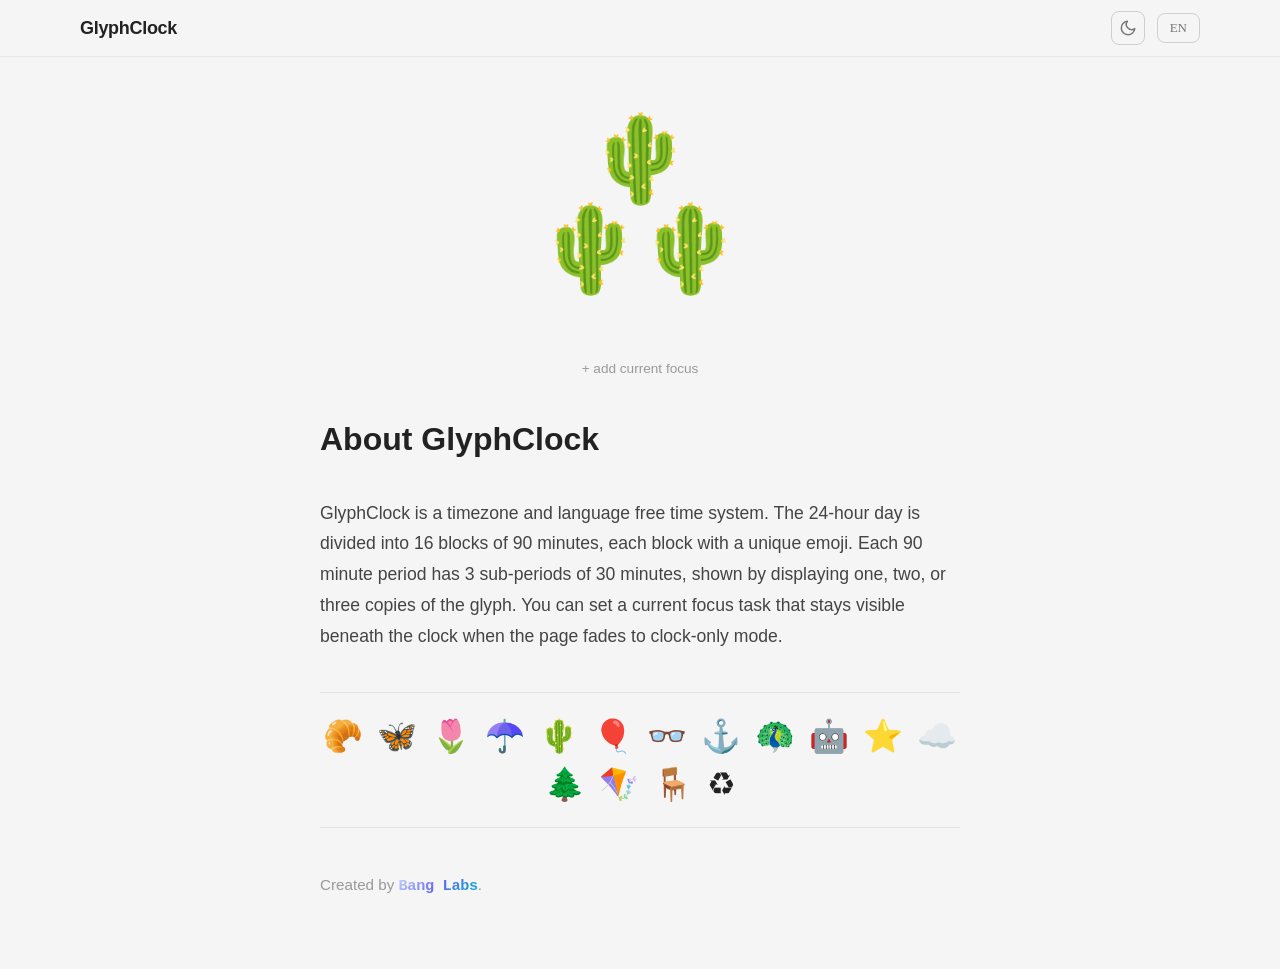
==== index.html @ 4d908e39 "Improve LCP: remove body fadeIn, defer scripts, render clock immediately - Remove 300ms fadeIn anima" ====
<!DOCTYPE html>
<html lang="en">
<head>
  <meta charset="utf-8">
  <meta name="viewport" content="width=device-width, initial-scale=1">
  <title>GlyphClock</title>
  <meta name="description" content="A timezone-free time system dividing the day into 16 symbolic blocks.">
  <meta name="author" content="Adam">
  <link rel="canonical" href="https://glyphclock.bang-labs.eu/">
  <meta property="og:type" content="website">
  <meta property="og:url" content="https://glyphclock.bang-labs.eu/">
  <meta property="og:title" content="GlyphClock">
  <meta property="og:description" content="A timezone-free time system dividing the day into 16 symbolic blocks.">
  <meta property="og:site_name" content="GlyphClock">
  <meta name="twitter:card" content="summary">
  <meta name="twitter:title" content="GlyphClock">
  <meta name="twitter:description" content="A timezone-free time system dividing the day into 16 symbolic blocks.">
  <link rel="icon" type="image/svg+xml" href="favicon.svg">
  <link rel="stylesheet" href="css/styles.css">
  <script defer src="scripts.js"></script>
  <script defer src="i18n.js"></script>
  <script>(function(){try{var p=new URLSearchParams(location.search).get('theme');if(p==='light'||p==='dark'){localStorage.setItem('darkMode',p==='dark');if(p==='dark')document.documentElement.classList.add('dark');return}var d=localStorage.getItem('darkMode');if(d==='true'||(d===null&&matchMedia('(prefers-color-scheme:dark)').matches))document.documentElement.classList.add('dark')}catch(e){}})()</script>
</head>
<body data-page="index">
  <div class="content-layer">
    <div class="about">
      <div class="about-clock">
        <h2 id="currentTime"></h2>
        <div id="testControls" class="test-controls" style="display:none">
          <button id="testPrev" class="test-btn">◀</button>
          <span id="testInfo"></span>
          <button id="testNext" class="test-btn">▶</button>
        </div>
        <div class="focus-area">
          <button class="focus-add" id="focusAdd" data-i18n="focus.add">+ add current focus</button>
          <div class="focus-display" id="focusDisplay" style="display:none">
            <span class="focus-text" id="focusText"></span>
            <button class="focus-clear" id="focusClear">&times;</button>
          </div>
          <input type="text" class="focus-input" id="focusInput" placeholder="What are you focusing on?" data-i18n-placeholder="focus.placeholder" style="display:none">
        </div>
      </div>

      <h1 data-i18n="title.about">About GlyphClock</h1>

      <p class="about-text" data-i18n="about.desc">GlyphClock is focus over precision and a slower rhythm to the day. The day is divided into 16 blocks of 90 minutes, each represented by a unique emoji glyph. Time progresses in 30-minute phases, shown by displaying one, two, or three copies of the glyph. The time is the same everywhere in the world, but the meaning of each glyph becomes personal. A butterflies may come to mean wake up for one person and a well earned break for another.<br><br>You can set a focus text, which stays visible beneath the clock to remind you what you want to be doing during the current block.</p>

      <div class="about-glyphs" aria-hidden="true">
        <span>🥐</span><span>🦋</span><span>🌷</span><span>☂️</span><span>🌵</span><span>🎈</span><span>👓</span><span>⚓</span><span>🦚</span><span id="testModeToggle" style="cursor:pointer" title="Test mode">🤖</span><span>⭐</span><span>☁️</span><span>🌲</span><span>🪁</span><span>🪑</span><span>♻</span>
      </div>

      <p class="about-creator" data-i18n="about.creator">Created by <a href="https://bang-labs.eu" class="banglabs-brand">Bang Labs</a>.</p>
    </div>
  </div>

</body>
</html>
---- css/styles.css ----
h1 {
  font-family: Arial, Helvetica, sans-serif;
  text-align: center;
}

p {
  font-family: Arial, Helvetica, sans-serif;
  text-align: center;
}

h2 {
  font-size: 200px;
  text-align: center;
}

#currentTime {
  height: 260px;
  width: 100%;
  position: relative;
  margin: 0;
}

.glyph-item {
  position: absolute;
  font-size: 200px;
  line-height: 1;
  left: 50%;
  top: 50%;
  transform: translate(-50%, -50%) scale(0);
  opacity: 0;
  transition: transform 0.5s cubic-bezier(0.4, 0, 0.2, 1),
              opacity 0.5s ease;
}

/* 1 glyph: centered, full size */
.glyph-1 .glyph-item:nth-child(1) {
  transform: translate(-50%, -50%) scale(1);
  opacity: 1;
}

/* 2 glyphs: side by side */
.glyph-2 .glyph-item:nth-child(1) {
  transform: translate(calc(-50% - 65px), -50%) scale(0.6);
  opacity: 1;
}
.glyph-2 .glyph-item:nth-child(2) {
  transform: translate(calc(-50% + 65px), -50%) scale(0.6);
  opacity: 1;
}

/* 3 glyphs: triangle — 1 top, 2 bottom */
.glyph-3 .glyph-item:nth-child(1) {
  transform: translate(-50%, calc(-50% - 50px)) scale(0.425);
  opacity: 1;
}
.glyph-3 .glyph-item:nth-child(2) {
  transform: translate(calc(-50% - 50px), calc(-50% + 40px)) scale(0.425);
  opacity: 1;
}
.glyph-3 .glyph-item:nth-child(3) {
  transform: translate(calc(-50% + 50px), calc(-50% + 40px)) scale(0.425);
  opacity: 1;
}

/* Per-glyph entrance animations */
@keyframes entrance-croissant {
  0% { transform: translate(-50%, -50%) scale(0) rotate(-180deg); opacity: 0; }
  100% { transform: translate(-50%, -50%) scale(1) rotate(0deg); opacity: 1; }
}
@keyframes entrance-butterfly {
  0% { transform: translate(-50%, -200%) scale(0.5) rotate(-15deg); opacity: 0; }
  25% { transform: translate(-50%, -120%) scale(0.7) rotate(10deg); opacity: 0.5; }
  50% { transform: translate(-50%, -80%) scale(0.85) rotate(-8deg); opacity: 0.8; }
  75% { transform: translate(-50%, -60%) scale(0.95) rotate(4deg); opacity: 0.9; }
  100% { transform: translate(-50%, -50%) scale(1) rotate(0deg); opacity: 1; }
}
@keyframes entrance-tulip {
  0% { transform: translate(-50%, 50%) scale(0.3); opacity: 0; }
  60% { transform: translate(-50%, -55%) scale(1.05); opacity: 1; }
  100% { transform: translate(-50%, -50%) scale(1); opacity: 1; }
}
@keyframes entrance-umbrella {
  0% { transform: translate(-50%, -200%) scale(0.8); opacity: 0; }
  50% { transform: translate(-50%, -40%) scale(1.05); opacity: 1; }
  70% { transform: translate(-50%, -55%) scale(0.98); opacity: 1; }
  100% { transform: translate(-50%, -50%) scale(1); opacity: 1; }
}
@keyframes entrance-cactus {
  0% { transform: translate(-50%, 30%) scale(0.2, 0); opacity: 0; }
  50% { transform: translate(-50%, -50%) scale(0.9, 1.1); opacity: 1; }
  70% { transform: translate(-50%, -50%) scale(1.05, 0.95); opacity: 1; }
  100% { transform: translate(-50%, -50%) scale(1); opacity: 1; }
}
@keyframes entrance-balloon {
  0% { transform: translate(-50%, 80%) scale(0.4); opacity: 0; }
  60% { transform: translate(-50%, -60%) scale(1.05); opacity: 1; }
  80% { transform: translate(-50%, -45%) scale(0.98); opacity: 1; }
  100% { transform: translate(-50%, -50%) scale(1); opacity: 1; }
}
@keyframes entrance-glasses {
  0% { transform: translate(-50%, -50%) scale(1, 0) scaleX(0.3); opacity: 0; }
  50% { transform: translate(-50%, -50%) scale(1, 1) scaleX(1.1); opacity: 1; }
  100% { transform: translate(-50%, -50%) scale(1); opacity: 1; }
}
@keyframes entrance-anchor {
  0% { transform: translate(-50%, -200%) scale(1); opacity: 0; }
  60% { transform: translate(-50%, -40%) scale(1); opacity: 1; }
  75% { transform: translate(-50%, -52%) scale(1); opacity: 1; }
  85% { transform: translate(-50%, -48%) scale(1); opacity: 1; }
  100% { transform: translate(-50%, -50%) scale(1); opacity: 1; }
}
@keyframes entrance-peacock {
  0% { transform: translate(-50%, -50%) scale(0) rotate(0deg); opacity: 0; }
  50% { transform: translate(-50%, -50%) scale(1.15) rotate(5deg); opacity: 1; }
  70% { transform: translate(-50%, -50%) scale(0.95) rotate(-3deg); opacity: 1; }
  100% { transform: translate(-50%, -50%) scale(1) rotate(0deg); opacity: 1; }
}
@keyframes entrance-robot {
  0% { transform: translate(-50%, -50%) scale(0.8); opacity: 0; }
  10% { transform: translate(-48%, -50%) scale(1); opacity: 1; }
  20% { transform: translate(-52%, -50%) scale(1); opacity: 0.7; }
  30% { transform: translate(-49%, -50%) scale(1); opacity: 1; }
  40% { transform: translate(-51%, -50%) scale(1); opacity: 0.8; }
  50% { transform: translate(-50%, -50%) scale(1); opacity: 1; }
  100% { transform: translate(-50%, -50%) scale(1); opacity: 1; }
}
@keyframes entrance-star {
  0% { transform: translate(-50%, -50%) scale(0); opacity: 0; }
  40% { transform: translate(-50%, -50%) scale(1.3); opacity: 1; }
  55% { transform: translate(-50%, -50%) scale(0.85); opacity: 0.8; }
  70% { transform: translate(-50%, -50%) scale(1.1); opacity: 1; }
  100% { transform: translate(-50%, -50%) scale(1); opacity: 1; }
}
@keyframes entrance-cloud {
  0% { transform: translate(-150%, -50%) scale(0.8); opacity: 0; }
  100% { transform: translate(-50%, -50%) scale(1); opacity: 1; }
}
@keyframes entrance-tree {
  0% { transform: translate(-50%, 40%) scale(0.4, 0.2); opacity: 0; }
  50% { transform: translate(-50%, -50%) scale(0.95, 1.08); opacity: 1; }
  100% { transform: translate(-50%, -50%) scale(1); opacity: 1; }
}
@keyframes entrance-kite {
  0% { transform: translate(-180%, 80%) scale(0.5) rotate(-25deg); opacity: 0; }
  60% { transform: translate(-45%, -55%) scale(1.05) rotate(5deg); opacity: 1; }
  100% { transform: translate(-50%, -50%) scale(1) rotate(0deg); opacity: 1; }
}
@keyframes entrance-chair {
  0% { transform: translate(-50%, -200%) scale(1); opacity: 0; }
  70% { transform: translate(-50%, -45%) scale(1); opacity: 1; }
  85% { transform: translate(-50%, -52%) scale(1.02); opacity: 1; }
  100% { transform: translate(-50%, -50%) scale(1); opacity: 1; }
}
@keyframes entrance-recycle {
  0% { transform: translate(-50%, -50%) scale(0) rotate(0deg); opacity: 0; }
  100% { transform: translate(-50%, -50%) scale(1) rotate(360deg); opacity: 1; }
}

[class*="glyph-entrance-"] .glyph-item { transition: none; }
.glyph-entrance-croissant .glyph-item { animation: entrance-croissant 0.8s cubic-bezier(0.34, 1.56, 0.64, 1) both; }
.glyph-entrance-butterfly .glyph-item { animation: entrance-butterfly 1.2s ease-out both; }
.glyph-entrance-tulip .glyph-item { animation: entrance-tulip 0.9s cubic-bezier(0.22, 1, 0.36, 1) both; }
.glyph-entrance-umbrella .glyph-item { animation: entrance-umbrella 0.8s ease-out both; }
.glyph-entrance-cactus .glyph-item { animation: entrance-cactus 0.9s cubic-bezier(0.22, 1, 0.36, 1) both; }
.glyph-entrance-balloon .glyph-item { animation: entrance-balloon 1s cubic-bezier(0.22, 1, 0.36, 1) both; }
.glyph-entrance-glasses .glyph-item { animation: entrance-glasses 0.7s cubic-bezier(0.22, 1, 0.36, 1) both; }
.glyph-entrance-anchor .glyph-item { animation: entrance-anchor 0.8s ease-out both; }
.glyph-entrance-peacock .glyph-item { animation: entrance-peacock 0.9s cubic-bezier(0.34, 1.56, 0.64, 1) both; }
.glyph-entrance-robot .glyph-item { animation: entrance-robot 0.6s linear both; }
.glyph-entrance-star .glyph-item { animation: entrance-star 0.9s ease-out both; }
.glyph-entrance-cloud .glyph-item { animation: entrance-cloud 1.2s cubic-bezier(0.22, 1, 0.36, 1) both; }
.glyph-entrance-tree .glyph-item { animation: entrance-tree 1s cubic-bezier(0.22, 1, 0.36, 1) both; }
.glyph-entrance-kite .glyph-item { animation: entrance-kite 1s cubic-bezier(0.22, 1, 0.36, 1) both; }
.glyph-entrance-chair .glyph-item { animation: entrance-chair 0.7s ease-out both; }
.glyph-entrance-recycle .glyph-item { animation: entrance-recycle 0.8s cubic-bezier(0.22, 1, 0.36, 1) both; }

/* Test mode controls */
.test-controls {
  text-align: center;
  padding: 0.5rem;
  font-size: 1.2rem;
}

.test-btn {
  font-size: 1.5rem;
  background: none;
  border: 1px solid rgba(150, 150, 150, 0.4);
  border-radius: 8px;
  padding: 0.4rem 0.8rem;
  cursor: pointer;
  color: inherit;
  margin: 0 0.5rem;
}

.test-btn:hover {
  background: rgba(0, 0, 0, 0.05);
}

.dark .test-btn {
  border-color: rgba(100, 100, 140, 0.4);
}

.dark .test-btn:hover {
  background: rgba(80, 80, 120, 0.15);
}

#testModeToggle:hover {
  filter: brightness(1.2);
}

@keyframes fadeIn {
  from { opacity: 0; }
  to { opacity: 1; }
}

body {
  background-color: whitesmoke;
  color: #222;
  transition: background-color 0.3s, color 0.3s;
  margin: 0;
}

a {
  color: inherit;
}

.dark,
.dark body {
  background-color: #1a1a2e;
  color: #e0e0e0;
}

.content-layer {
  min-height: 100vh;
  display: flex;
  align-items: center;
  justify-content: center;
  transition: min-height 0.8s ease;
}

/* Clock-only mode: hide non-clock elements, center clock */
.about > *:not(.about-clock) {
  transition: opacity 0.8s ease, max-height 0.8s ease, margin 0.8s ease, padding 0.8s ease;
  max-height: 500px;
  overflow: hidden;
}

.about {
  transition: margin 0.8s ease, padding 0.8s ease;
}

body.clock-only .about > *:not(.about-clock) {
  opacity: 0;
  max-height: 0;
  margin: 0;
  padding: 0;
  pointer-events: none;
}

body.clock-only .about {
  margin: 0;
}

body.clock-only {
  overflow: hidden;
}

/* Navigation */
.nav {
  position: fixed;
  top: 0;
  left: 0;
  right: 0;
  z-index: 100;
  padding: 0 24px;
  background: rgba(245, 245, 245, 0.8);
  backdrop-filter: blur(12px);
  -webkit-backdrop-filter: blur(12px);
  border-bottom: 1px solid rgba(0, 0, 0, 0.06);
  transition: opacity 0.5s ease, background 0.3s;
}

.dark .nav {
  background: rgba(26, 26, 46, 0.85);
  border-bottom-color: rgba(255, 255, 255, 0.06);
}

.nav-hidden {
  opacity: 0;
  pointer-events: none;
}

.nav-inner {
  display: flex;
  align-items: center;
  justify-content: space-between;
  max-width: 1120px;
  margin: 0 auto;
  height: 56px;
  gap: 32px;
}

.nav-logo {
  font-family: Arial, Helvetica, sans-serif;
  font-size: 18px;
  font-weight: 700;
  letter-spacing: -0.3px;
  color: #222;
  text-decoration: none;
  transition: color 0.2s;
}

.dark .nav-logo {
  color: #e0e0e0;
}

.nav-actions {
  display: flex;
  align-items: center;
  gap: 12px;
}

/* Theme toggle */
.theme-toggle {
  display: flex;
  align-items: center;
  justify-content: center;
  width: 34px;
  height: 34px;
  background: transparent;
  border: 1px solid rgba(150, 150, 150, 0.4);
  border-radius: 8px;
  cursor: pointer;
  color: #777;
  transition: border-color 0.2s, color 0.2s;
}

.theme-toggle:hover {
  border-color: rgba(100, 100, 100, 0.6);
  color: #222;
}

.dark .theme-toggle {
  border-color: rgba(100, 100, 140, 0.4);
  color: #999;
}

.dark .theme-toggle:hover {
  border-color: rgba(120, 120, 160, 0.6);
  color: #e0e0e0;
}

.theme-toggle .icon-sun { display: none; }
.theme-toggle .icon-moon { display: block; }
.dark .theme-toggle .icon-sun { display: block; }
.dark .theme-toggle .icon-moon { display: none; }

/* Nav button (language switcher) */
.nav-btn {
  display: flex;
  align-items: center;
  gap: 6px;
  background: transparent;
  border: 1px solid rgba(150, 150, 150, 0.4);
  color: #777;
  padding: 6px 12px;
  border-radius: 8px;
  cursor: pointer;
  font-size: 13px;
  font-weight: 500;
  font-family: inherit;
  transition: border-color 0.2s, color 0.2s;
}

.nav-btn:hover {
  border-color: rgba(100, 100, 100, 0.6);
  color: #222;
}

.dark .nav-btn {
  border-color: rgba(100, 100, 140, 0.4);
  color: #999;
}

.dark .nav-btn:hover {
  border-color: rgba(120, 120, 160, 0.6);
  color: #e0e0e0;
}

/* Language switcher dropdown */
.lang-switcher {
  position: relative;
}

.lang-switcher__list {
  position: absolute;
  top: calc(100% + 0.5rem);
  right: 0;
  background: rgba(255, 255, 255, 0.95);
  backdrop-filter: blur(12px);
  border: 1px solid rgba(150, 150, 150, 0.4);
  border-radius: 8px;
  max-height: 300px;
  overflow-y: auto;
  min-width: 160px;
}

.lang-switcher__option {
  display: block;
  width: 100%;
  padding: 0.5rem 1rem;
  background: none;
  border: none;
  color: #666;
  font-size: 0.85rem;
  font-family: inherit;
  text-align: left;
  cursor: pointer;
  transition: background 0.15s, color 0.15s;
}

.lang-switcher__option:hover {
  background: rgba(0, 0, 0, 0.05);
  color: #333;
}

.lang-switcher__option--active {
  color: #111;
  font-weight: 600;
}

.dark .lang-switcher__list {
  background: rgba(25, 25, 45, 0.95);
  border-color: rgba(100, 100, 140, 0.4);
}

.dark .lang-switcher__option {
  color: #999;
}

.dark .lang-switcher__option:hover {
  background: rgba(80, 80, 120, 0.15);
  color: #ddd;
}

.dark .lang-switcher__option--active {
  color: #eee;
}

/* About page */
.about {
  max-width: 640px;
  margin: 80px auto 60px;
  padding: 0 24px;
}

.about h1 {
  font-family: Arial, Helvetica, sans-serif;
  font-size: 2rem;
  font-weight: 700;
  text-align: left;
  margin-bottom: 2.5rem;
}

.privacy-heading {
  font-family: Arial, Helvetica, sans-serif;
  font-size: 1.3rem;
  font-weight: 700;
  text-align: left;
  margin-bottom: 0.5rem;
}

.about-text {
  font-family: Arial, Helvetica, sans-serif;
  font-size: 1.1rem;
  line-height: 1.75;
  color: #444;
  margin-bottom: 2rem;
  text-align: left;
}

.dark .about-text {
  color: #b0b0b0;
}

.about-text a {
  text-decoration: none;
  border-bottom: 1px solid rgba(100, 100, 100, 0.3);
  transition: border-color 0.2s;
}

.about-text a:hover {
  border-color: currentColor;
}

.about-clock {
  margin: 0 0 2.5rem;
}

/* Focus area */
.focus-area {
  text-align: center;
  margin-top: 1rem;
}

.focus-add {
  background: none;
  border: none;
  color: #999;
  font-family: Arial, Helvetica, sans-serif;
  font-size: 0.85rem;
  cursor: pointer;
  padding: 0.3rem 0.6rem;
  transition: color 0.2s;
}

.focus-add:hover {
  color: #555;
}

.dark .focus-add:hover {
  color: #ccc;
}

.focus-input {
  background: none;
  border: none;
  border-bottom: 1px solid rgba(150, 150, 150, 0.4);
  color: inherit;
  font-family: Arial, Helvetica, sans-serif;
  font-size: 0.95rem;
  text-align: center;
  padding: 0.4rem 0.5rem;
  width: 260px;
  max-width: 80vw;
  outline: none;
  transition: border-color 0.2s;
}

.focus-input:focus {
  border-bottom-color: #6366f1;
}

.focus-display {
  display: inline-flex;
  align-items: center;
  gap: 0.5rem;
}

.focus-text {
  font-family: Arial, Helvetica, sans-serif;
  font-size: 0.95rem;
  color: #666;
  transition: opacity 0.8s ease;
}

.dark .focus-text {
  color: #aaa;
}

.focus-clear {
  background: none;
  border: none;
  color: #bbb;
  font-size: 1.1rem;
  cursor: pointer;
  padding: 0 0.3rem;
  line-height: 1;
  transition: color 0.2s, opacity 0.8s ease;
}

.focus-clear:hover {
  color: #888;
}

/* Hide add button and clear button in clock-only, keep focus text */
body.clock-only .focus-add {
  opacity: 0;
  pointer-events: none;
}

body.clock-only .focus-clear {
  opacity: 0;
  pointer-events: none;
}

.about-glyphs {
  display: flex;
  flex-wrap: wrap;
  justify-content: center;
  gap: 10px 14px;
  margin: 2.5rem 0;
  padding: 1.5rem 0;
  font-size: 2rem;
  border-top: 1px solid rgba(150, 150, 150, 0.2);
  border-bottom: 1px solid rgba(150, 150, 150, 0.2);
}

.about-creator {
  font-family: Arial, Helvetica, sans-serif;
  margin-top: 3rem;
  font-size: 0.95rem;
  color: #999;
  text-align: left;
}

.about-creator a {
  text-decoration: none;
  border-bottom: 1px solid rgba(150, 150, 150, 0.3);
  transition: border-color 0.2s;
}

.about-creator a:hover {
  border-color: currentColor;
}

.banglabs-brand {
  font-family: monospace;
  font-weight: 700;
  letter-spacing: -0.02em;
  background: linear-gradient(135deg, #c7d2fe, #6366f1, #06b6d4);
  -webkit-background-clip: text;
  background-clip: text;
  -webkit-text-fill-color: transparent;
  border-bottom: none;
}

.banglabs-brand:hover {
  border-bottom: none;
  opacity: 0.8;
}

.dark .about-creator {
  color: #666;
}

@media (max-width: 480px) {
  .about { margin-top: 56px; }
  .about h1 { font-size: 1.6rem; }
}
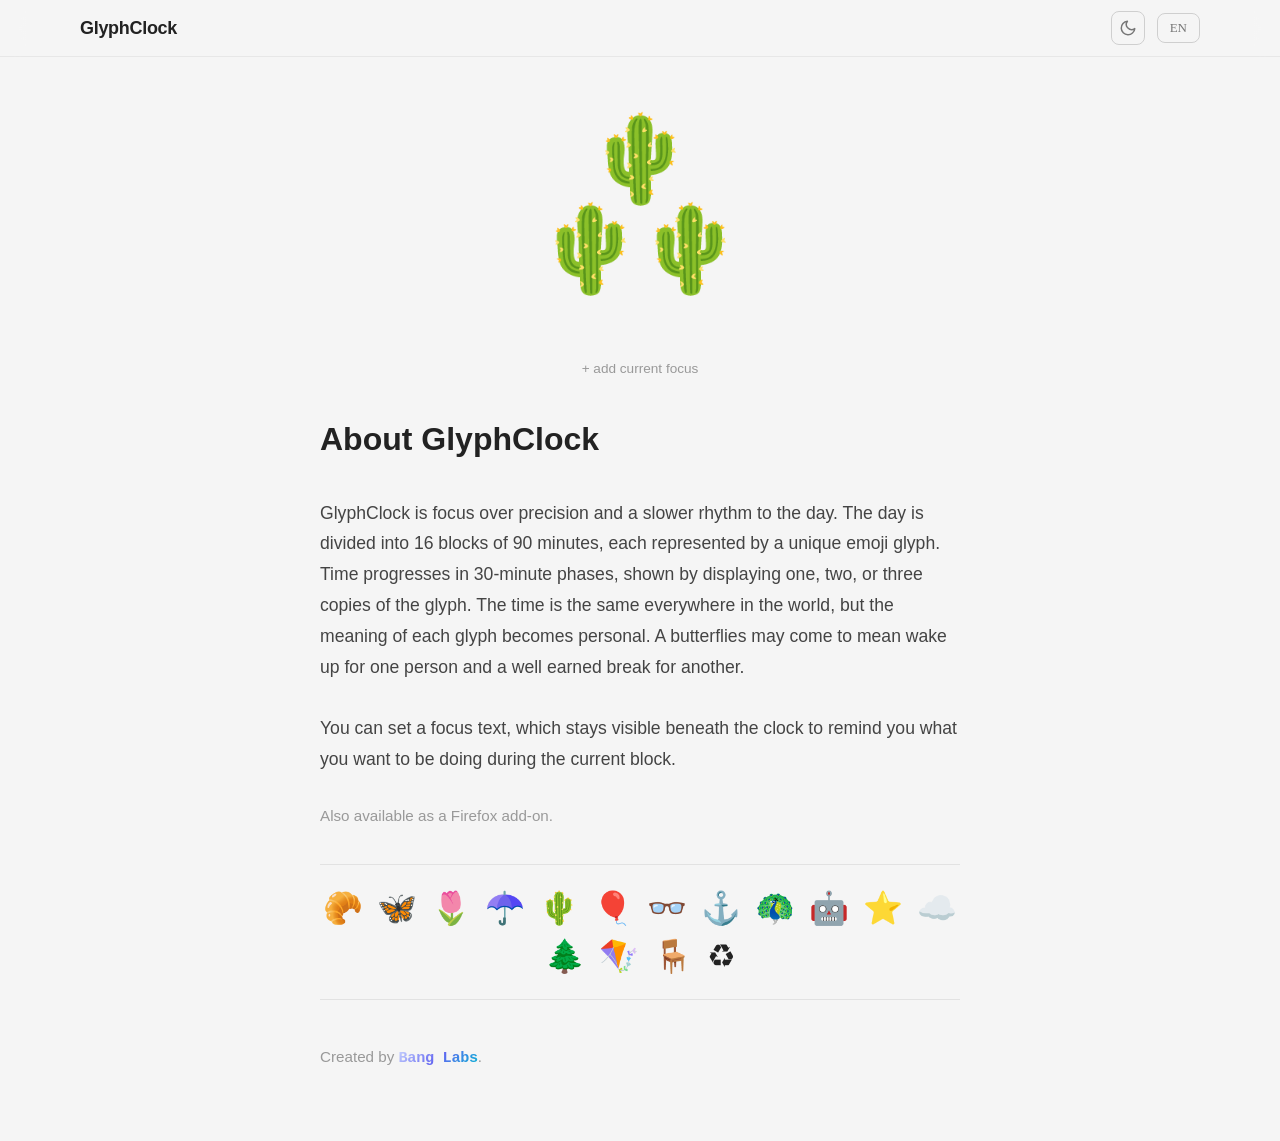
==== commit 7c53276b: "Add Firefox add-on link below about text with all 25 language translations Co-Authored-By: Claude Op" ====
--- a/index.html
+++ b/index.html
@@ -45,6 +45,8 @@
 
       <p class="about-text" data-i18n="about.desc">GlyphClock is focus over precision and a slower rhythm to the day. The day is divided into 16 blocks of 90 minutes, each represented by a unique emoji glyph. Time progresses in 30-minute phases, shown by displaying one, two, or three copies of the glyph. The time is the same everywhere in the world, but the meaning of each glyph becomes personal. A butterflies may come to mean wake up for one person and a well earned break for another.<br><br>You can set a focus text, which stays visible beneath the clock to remind you what you want to be doing during the current block.</p>
 
+      <p class="about-addon" data-i18n="about.addon">Also available as a <a href="https://addons.mozilla.org/en-US/firefox/addon/glyphclock/">Firefox add-on</a>.</p>
+
       <div class="about-glyphs" aria-hidden="true">
         <span>🥐</span><span>🦋</span><span>🌷</span><span>☂️</span><span>🌵</span><span>🎈</span><span>👓</span><span>⚓</span><span>🦚</span><span id="testModeToggle" style="cursor:pointer" title="Test mode">🤖</span><span>⭐</span><span>☁️</span><span>🌲</span><span>🪁</span><span>🪑</span><span>♻</span>
       </div>
--- a/css/styles.css
+++ b/css/styles.css
@@ -596,6 +596,28 @@
   border-bottom: 1px solid rgba(150, 150, 150, 0.2);
 }
 
+.about-addon {
+  font-family: Arial, Helvetica, sans-serif;
+  margin-top: 1.5rem;
+  font-size: 0.95rem;
+  color: #999;
+  text-align: left;
+}
+
+.about-addon a {
+  text-decoration: none;
+  border-bottom: 1px solid rgba(150, 150, 150, 0.3);
+  transition: border-color 0.2s;
+}
+
+.about-addon a:hover {
+  border-color: currentColor;
+}
+
+.dark .about-addon {
+  color: #666;
+}
+
 .about-creator {
   font-family: Arial, Helvetica, sans-serif;
   margin-top: 3rem;
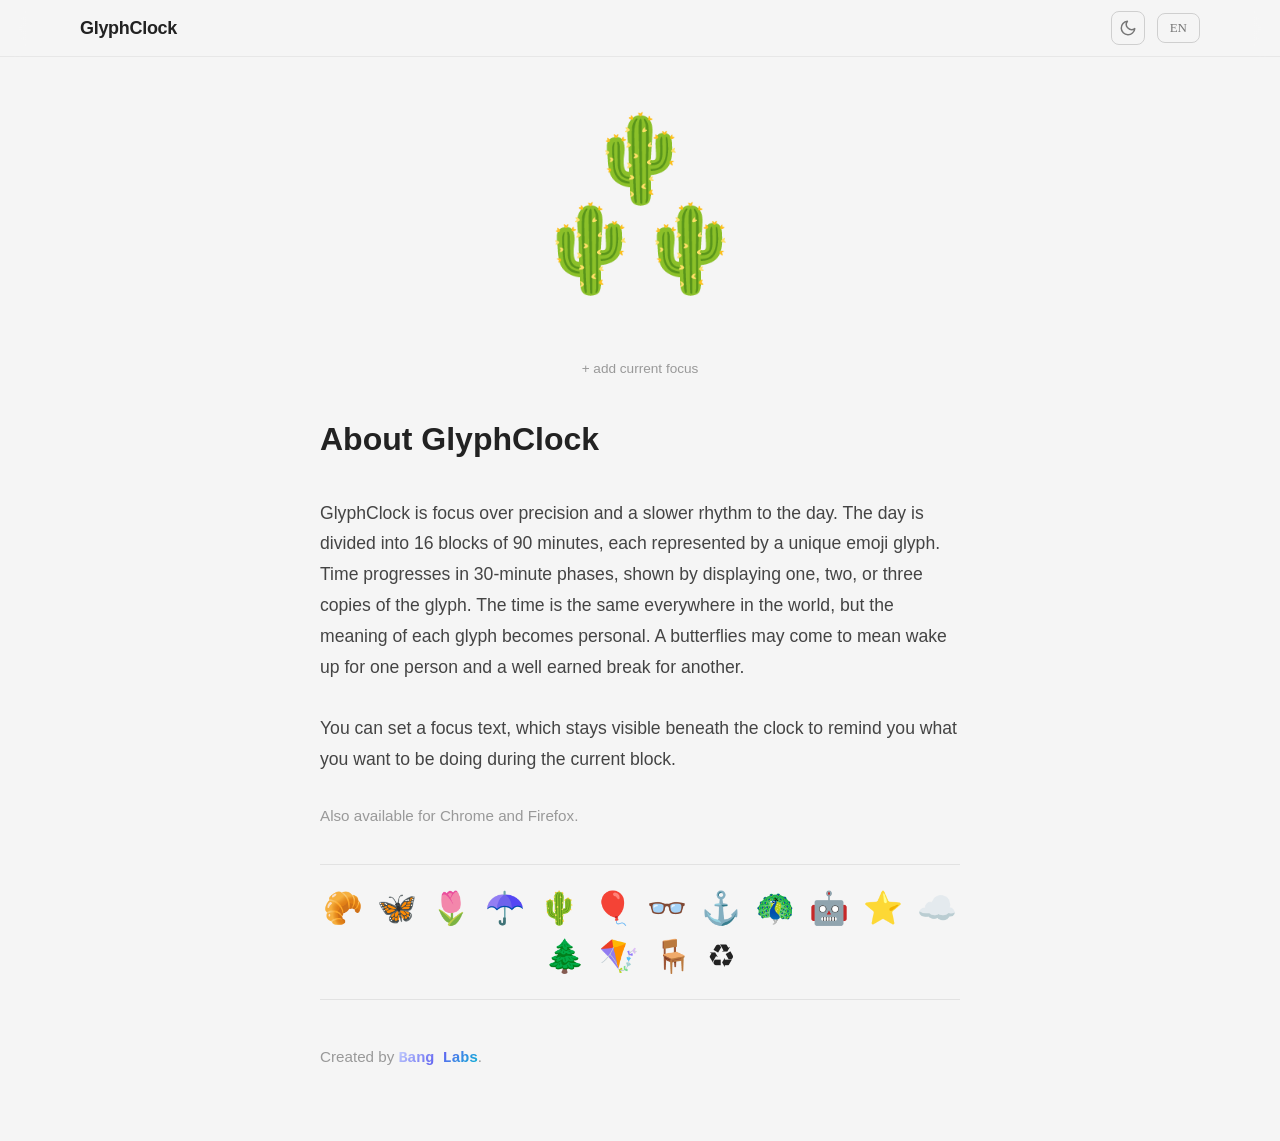
==== commit 9459ca38: "Add Chrome Web Store link alongside Firefox add-on link Co-Authored-By: Claude Opus 4.6 (1M context)" ====
--- a/index.html
+++ b/index.html
@@ -45,7 +45,7 @@
 
       <p class="about-text" data-i18n="about.desc">GlyphClock is focus over precision and a slower rhythm to the day. The day is divided into 16 blocks of 90 minutes, each represented by a unique emoji glyph. Time progresses in 30-minute phases, shown by displaying one, two, or three copies of the glyph. The time is the same everywhere in the world, but the meaning of each glyph becomes personal. A butterflies may come to mean wake up for one person and a well earned break for another.<br><br>You can set a focus text, which stays visible beneath the clock to remind you what you want to be doing during the current block.</p>
 
-      <p class="about-addon" data-i18n="about.addon">Also available as a <a href="https://addons.mozilla.org/en-US/firefox/addon/glyphclock/">Firefox add-on</a>.</p>
+      <p class="about-addon" data-i18n="about.addon">Also available for <a href="https://chromewebstore.google.com/detail/glyphclock/dnaeobfppjhnicdhofpbjmcpompcjldh">Chrome</a> and <a href="https://addons.mozilla.org/en-US/firefox/addon/glyphclock/">Firefox</a>.</p>
 
       <div class="about-glyphs" aria-hidden="true">
         <span>🥐</span><span>🦋</span><span>🌷</span><span>☂️</span><span>🌵</span><span>🎈</span><span>👓</span><span>⚓</span><span>🦚</span><span id="testModeToggle" style="cursor:pointer" title="Test mode">🤖</span><span>⭐</span><span>☁️</span><span>🌲</span><span>🪁</span><span>🪑</span><span>♻</span>
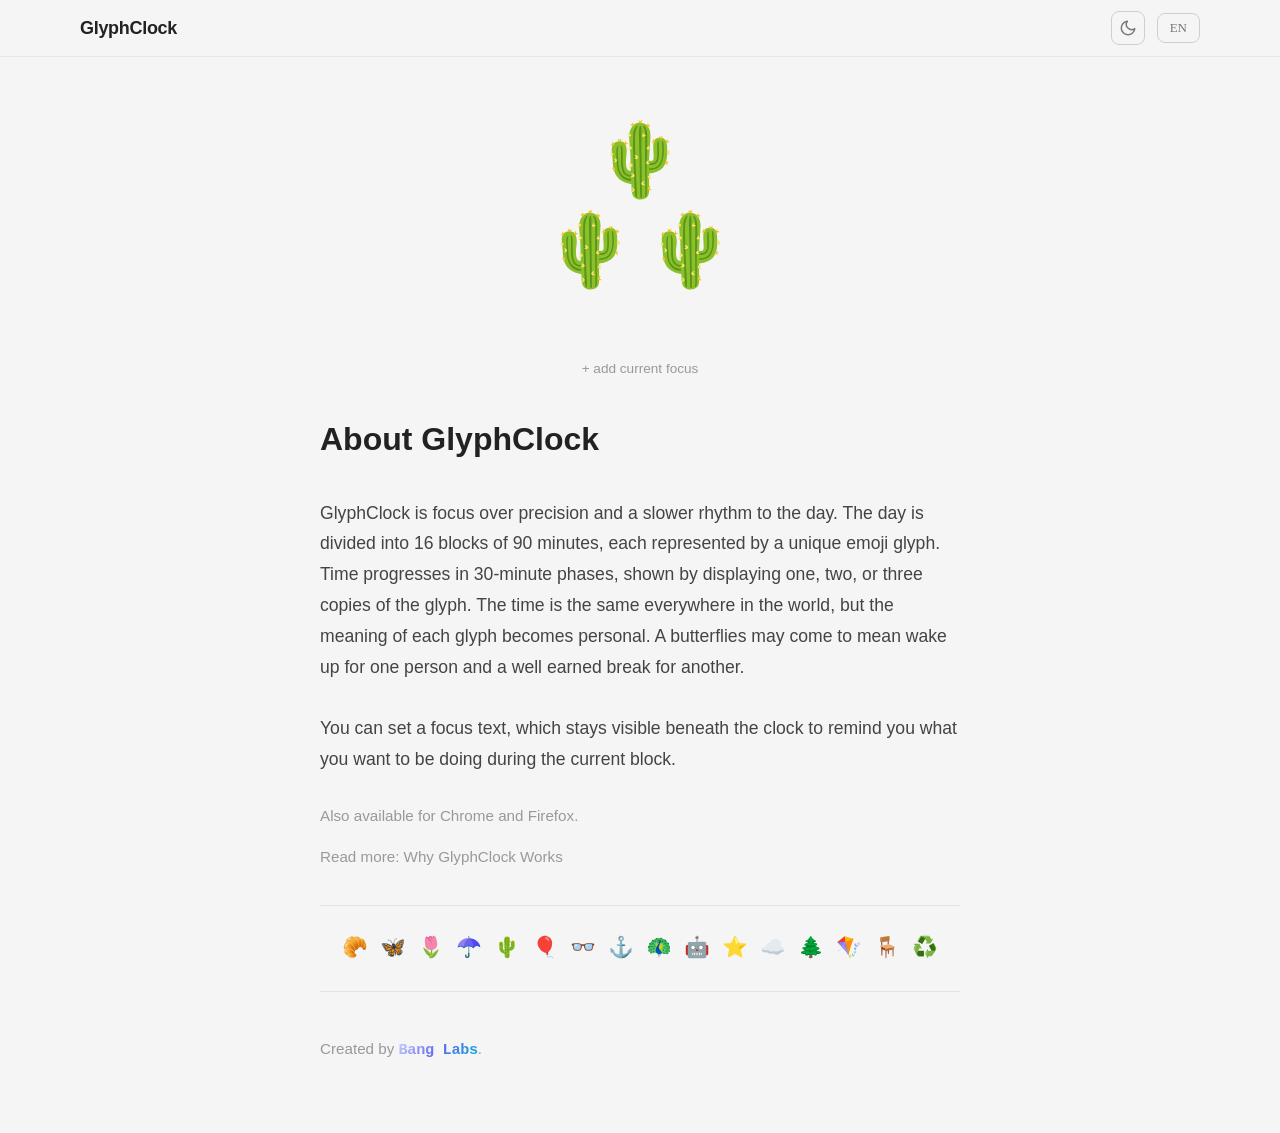
==== commit bf5b64f9: "Add why.html page and switch clock glyphs to Noto Emoji SVGs Add "Why GlyphClock Works" essay page w" ====
--- a/index.html
+++ b/index.html
@@ -47,8 +47,10 @@
 
       <p class="about-addon" data-i18n="about.addon">Also available for <a href="https://chromewebstore.google.com/detail/glyphclock/dnaeobfppjhnicdhofpbjmcpompcjldh">Chrome</a> and <a href="https://addons.mozilla.org/en-US/firefox/addon/glyphclock/">Firefox</a>.</p>
 
+      <p class="about-addon" data-i18n="about.why"><a href="why.html">Read more: Why GlyphClock Works</a></p>
+
       <div class="about-glyphs" aria-hidden="true">
-        <span>🥐</span><span>🦋</span><span>🌷</span><span>☂️</span><span>🌵</span><span>🎈</span><span>👓</span><span>⚓</span><span>🦚</span><span id="testModeToggle" style="cursor:pointer" title="Test mode">🤖</span><span>⭐</span><span>☁️</span><span>🌲</span><span>🪁</span><span>🪑</span><span>♻</span>
+        <span><img src="emoji/croissant.svg" alt="" width="24" height="24"></span><span><img src="emoji/butterfly.svg" alt="" width="24" height="24"></span><span><img src="emoji/tulip.svg" alt="" width="24" height="24"></span><span><img src="emoji/umbrella.svg" alt="" width="24" height="24"></span><span><img src="emoji/cactus.svg" alt="" width="24" height="24"></span><span><img src="emoji/balloon.svg" alt="" width="24" height="24"></span><span><img src="emoji/glasses.svg" alt="" width="24" height="24"></span><span><img src="emoji/anchor.svg" alt="" width="24" height="24"></span><span><img src="emoji/peacock.svg" alt="" width="24" height="24"></span><span id="testModeToggle" style="cursor:pointer" title="Test mode"><img src="emoji/robot.svg" alt="" width="24" height="24"></span><span><img src="emoji/star.svg" alt="" width="24" height="24"></span><span><img src="emoji/cloud.svg" alt="" width="24" height="24"></span><span><img src="emoji/tree.svg" alt="" width="24" height="24"></span><span><img src="emoji/kite.svg" alt="" width="24" height="24"></span><span><img src="emoji/chair.svg" alt="" width="24" height="24"></span><span><img src="emoji/recycle.svg" alt="" width="24" height="24"></span>
       </div>
 
       <p class="about-creator" data-i18n="about.creator">Created by <a href="https://bang-labs.eu" class="banglabs-brand">Bang Labs</a>.</p>
--- a/css/styles.css
+++ b/css/styles.css
@@ -9,7 +9,6 @@
 }
 
 h2 {
-  font-size: 200px;
   text-align: center;
 }
 
@@ -22,14 +21,18 @@
 
 .glyph-item {
   position: absolute;
-  font-size: 200px;
-  line-height: 1;
   left: 50%;
   top: 50%;
   transform: translate(-50%, -50%) scale(0);
   opacity: 0;
   transition: transform 0.5s cubic-bezier(0.4, 0, 0.2, 1),
               opacity 0.5s ease;
+}
+
+.glyph-item img {
+  width: 200px;
+  height: 200px;
+  display: block;
 }
 
 /* 1 glyph: centered, full size */
@@ -470,6 +473,19 @@
   margin-bottom: 0.5rem;
 }
 
+.about-list {
+  font-family: Arial, Helvetica, sans-serif;
+  font-size: 1.1rem;
+  line-height: 1.75;
+  text-align: left;
+  padding-left: 1.5em;
+  margin: 0 0 1.5rem;
+}
+
+.about-list li {
+  margin-bottom: 0.25rem;
+}
+
 .about-text {
   font-family: Arial, Helvetica, sans-serif;
   font-size: 1.1rem;
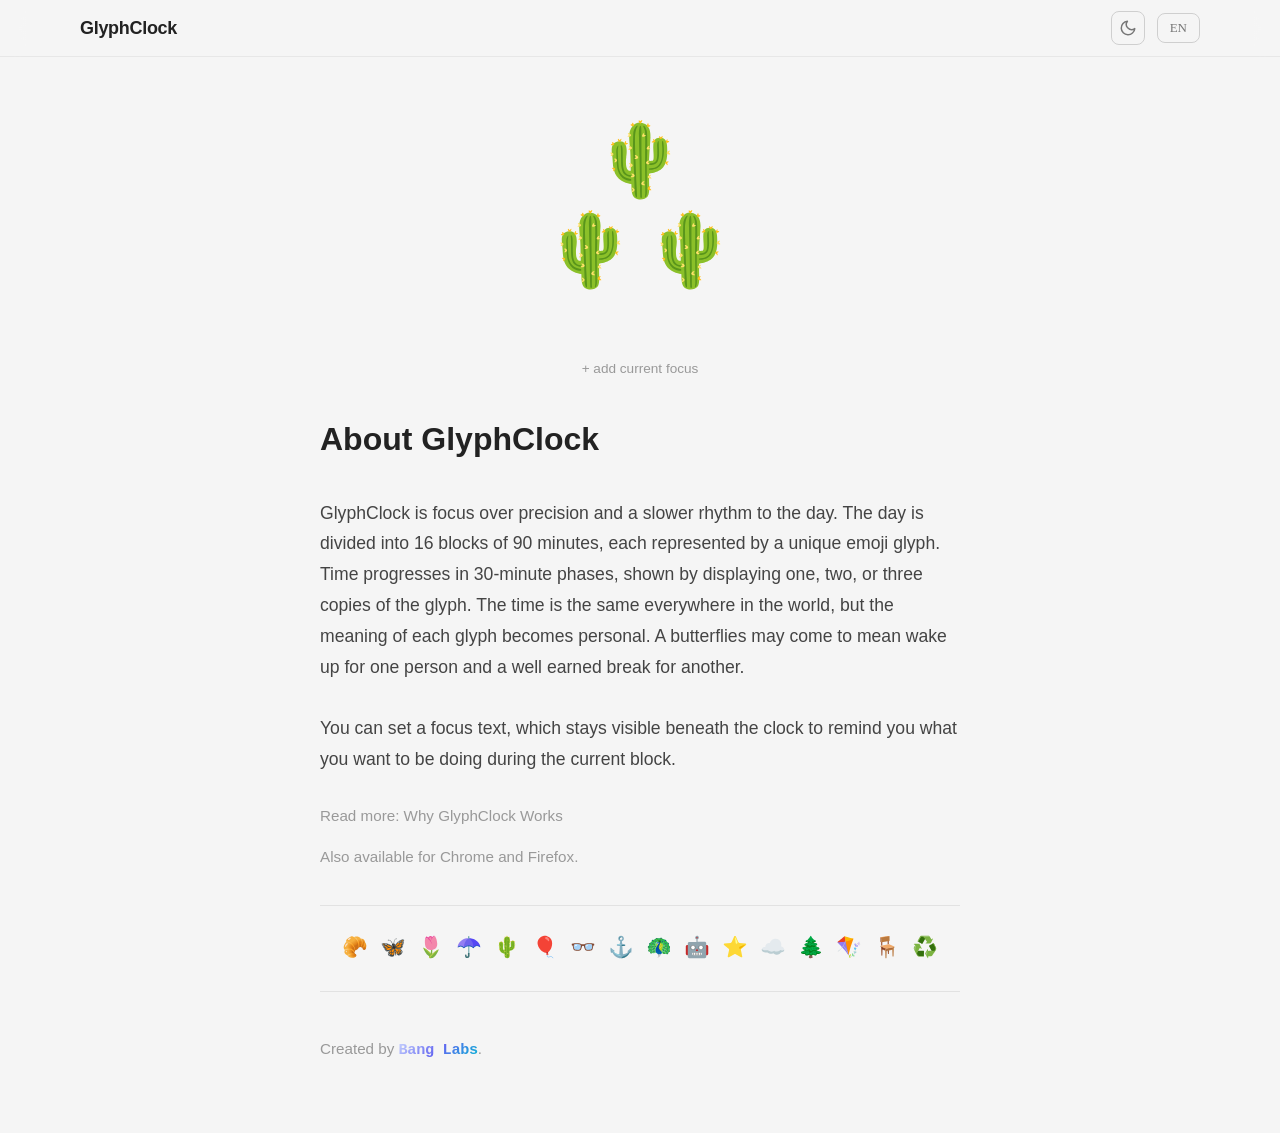
==== commit 644ec914: "Move 'Read more' link above 'Also available' on index page Co-Authored-By: Claude Opus 4.6 (1M conte" ====
--- a/index.html
+++ b/index.html
@@ -45,9 +45,9 @@
 
       <p class="about-text" data-i18n="about.desc">GlyphClock is focus over precision and a slower rhythm to the day. The day is divided into 16 blocks of 90 minutes, each represented by a unique emoji glyph. Time progresses in 30-minute phases, shown by displaying one, two, or three copies of the glyph. The time is the same everywhere in the world, but the meaning of each glyph becomes personal. A butterflies may come to mean wake up for one person and a well earned break for another.<br><br>You can set a focus text, which stays visible beneath the clock to remind you what you want to be doing during the current block.</p>
 
+      <p class="about-addon" data-i18n="about.why"><a href="why.html">Read more: Why GlyphClock Works</a></p>
+
       <p class="about-addon" data-i18n="about.addon">Also available for <a href="https://chromewebstore.google.com/detail/glyphclock/dnaeobfppjhnicdhofpbjmcpompcjldh">Chrome</a> and <a href="https://addons.mozilla.org/en-US/firefox/addon/glyphclock/">Firefox</a>.</p>
-
-      <p class="about-addon" data-i18n="about.why"><a href="why.html">Read more: Why GlyphClock Works</a></p>
 
       <div class="about-glyphs" aria-hidden="true">
         <span><img src="emoji/croissant.svg" alt="" width="24" height="24"></span><span><img src="emoji/butterfly.svg" alt="" width="24" height="24"></span><span><img src="emoji/tulip.svg" alt="" width="24" height="24"></span><span><img src="emoji/umbrella.svg" alt="" width="24" height="24"></span><span><img src="emoji/cactus.svg" alt="" width="24" height="24"></span><span><img src="emoji/balloon.svg" alt="" width="24" height="24"></span><span><img src="emoji/glasses.svg" alt="" width="24" height="24"></span><span><img src="emoji/anchor.svg" alt="" width="24" height="24"></span><span><img src="emoji/peacock.svg" alt="" width="24" height="24"></span><span id="testModeToggle" style="cursor:pointer" title="Test mode"><img src="emoji/robot.svg" alt="" width="24" height="24"></span><span><img src="emoji/star.svg" alt="" width="24" height="24"></span><span><img src="emoji/cloud.svg" alt="" width="24" height="24"></span><span><img src="emoji/tree.svg" alt="" width="24" height="24"></span><span><img src="emoji/kite.svg" alt="" width="24" height="24"></span><span><img src="emoji/chair.svg" alt="" width="24" height="24"></span><span><img src="emoji/recycle.svg" alt="" width="24" height="24"></span>
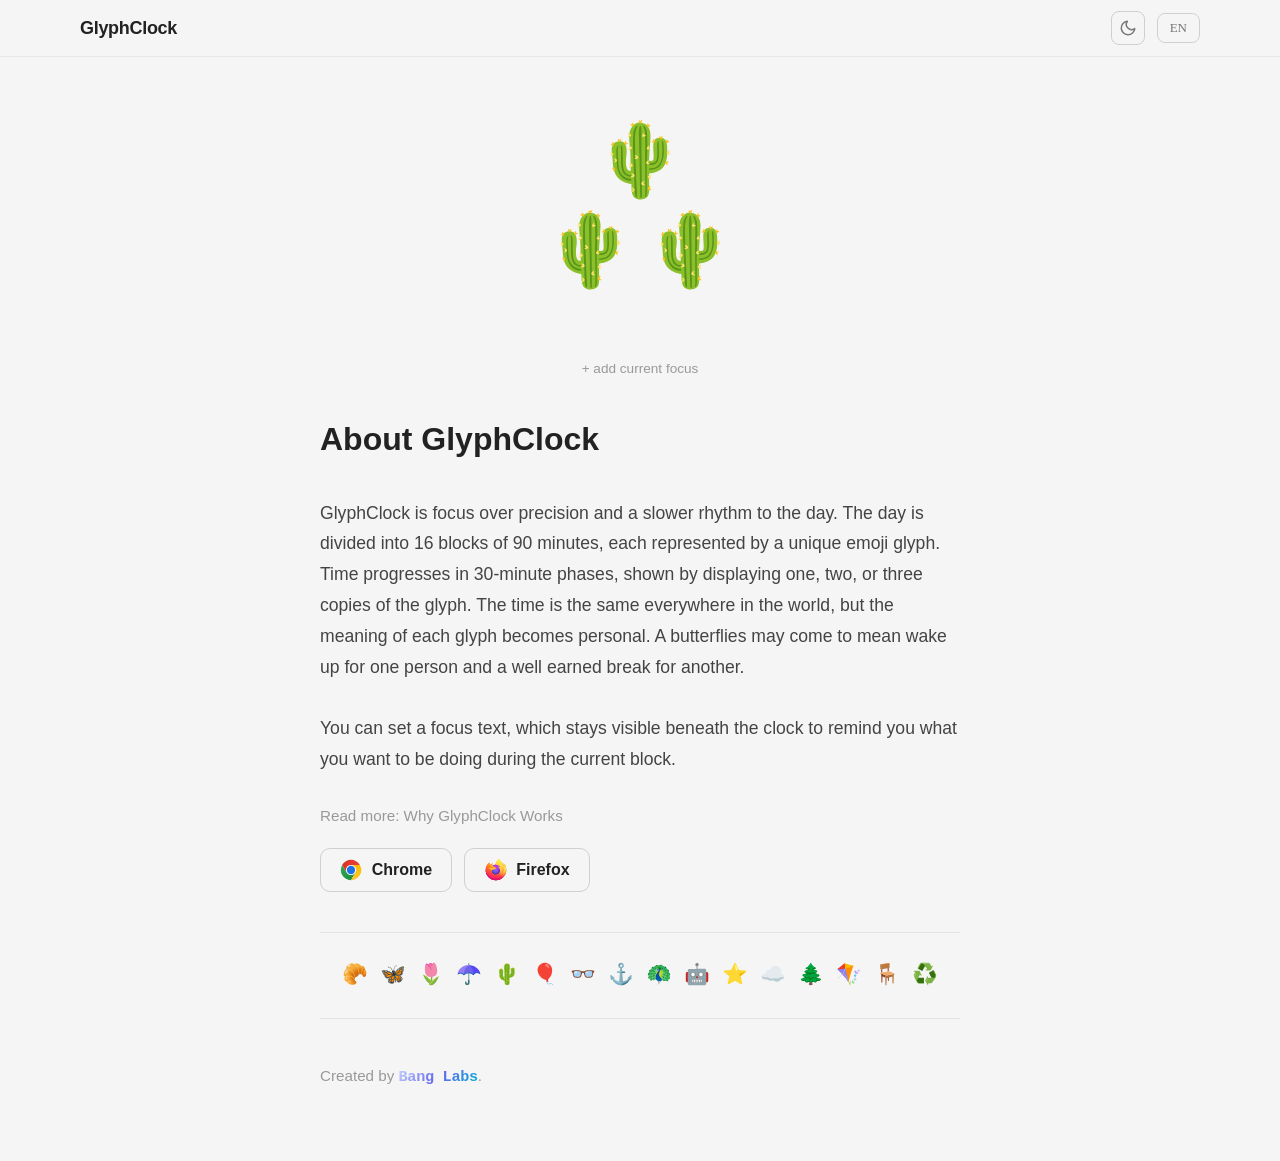
==== commit e2307d4a: "Replace plain-text extension mention with prominent icon badges - Add official Chrome and Firefox lo" ====
--- a/index.html
+++ b/index.html
@@ -17,6 +17,31 @@
   <meta name="twitter:description" content="A timezone-free time system dividing the day into 16 symbolic blocks.">
   <link rel="icon" type="image/svg+xml" href="favicon.svg">
   <link rel="stylesheet" href="css/styles.css">
+  <script type="application/ld+json">
+  {
+    "@context": "https://schema.org",
+    "@type": "WebApplication",
+    "name": "GlyphClock",
+    "url": "https://glyphclock.bang-labs.eu/",
+    "description": "A timezone-free time system dividing the day into 16 symbolic blocks, designed for focus over precision.",
+    "applicationCategory": "ProductivityApplication",
+    "operatingSystem": "Any",
+    "offers": {
+      "@type": "Offer",
+      "price": "0",
+      "priceCurrency": "USD"
+    },
+    "sameAs": [
+      "https://chromewebstore.google.com/detail/glyphclock/dnaeobfppjhnicdhofpbjmcpompcjldh",
+      "https://addons.mozilla.org/en-US/firefox/addon/glyphclock/"
+    ],
+    "author": {
+      "@type": "Organization",
+      "name": "Bang Labs",
+      "url": "https://bang-labs.eu"
+    }
+  }
+  </script>
   <script defer src="scripts.js"></script>
   <script defer src="i18n.js"></script>
   <script>(function(){try{var p=new URLSearchParams(location.search).get('theme');if(p==='light'||p==='dark'){localStorage.setItem('darkMode',p==='dark');if(p==='dark')document.documentElement.classList.add('dark');return}var d=localStorage.getItem('darkMode');if(d==='true'||(d===null&&matchMedia('(prefers-color-scheme:dark)').matches))document.documentElement.classList.add('dark')}catch(e){}})()</script>
@@ -37,7 +62,8 @@
             <span class="focus-text" id="focusText"></span>
             <button class="focus-clear" id="focusClear">&times;</button>
           </div>
-          <input type="text" class="focus-input" id="focusInput" placeholder="What are you focusing on?" data-i18n-placeholder="focus.placeholder" style="display:none">
+          <span class="focus-hint" id="focusHint" data-i18n="focus.placeholder" style="display:none">What are you focusing on?</span>
+          <input type="text" class="focus-input" id="focusInput" style="display:none">
         </div>
       </div>
 
@@ -47,7 +73,16 @@
 
       <p class="about-addon" data-i18n="about.why"><a href="why.html">Read more: Why GlyphClock Works</a></p>
 
-      <p class="about-addon" data-i18n="about.addon">Also available for <a href="https://chromewebstore.google.com/detail/glyphclock/dnaeobfppjhnicdhofpbjmcpompcjldh">Chrome</a> and <a href="https://addons.mozilla.org/en-US/firefox/addon/glyphclock/">Firefox</a>.</p>
+      <div class="extension-links">
+        <a class="extension-link" href="https://chromewebstore.google.com/detail/glyphclock/dnaeobfppjhnicdhofpbjmcpompcjldh" target="_blank" rel="noopener">
+          <img class="extension-link__icon" src="icons/chrome.svg" alt="" width="22" height="22">
+          <span>Chrome</span>
+        </a>
+        <a class="extension-link" href="https://addons.mozilla.org/en-US/firefox/addon/glyphclock/" target="_blank" rel="noopener">
+          <img class="extension-link__icon" src="icons/firefox.svg" alt="" width="22" height="22">
+          <span>Firefox</span>
+        </a>
+      </div>
 
       <div class="about-glyphs" aria-hidden="true">
         <span><img src="emoji/croissant.svg" alt="" width="24" height="24"></span><span><img src="emoji/butterfly.svg" alt="" width="24" height="24"></span><span><img src="emoji/tulip.svg" alt="" width="24" height="24"></span><span><img src="emoji/umbrella.svg" alt="" width="24" height="24"></span><span><img src="emoji/cactus.svg" alt="" width="24" height="24"></span><span><img src="emoji/balloon.svg" alt="" width="24" height="24"></span><span><img src="emoji/glasses.svg" alt="" width="24" height="24"></span><span><img src="emoji/anchor.svg" alt="" width="24" height="24"></span><span><img src="emoji/peacock.svg" alt="" width="24" height="24"></span><span id="testModeToggle" style="cursor:pointer" title="Test mode"><img src="emoji/robot.svg" alt="" width="24" height="24"></span><span><img src="emoji/star.svg" alt="" width="24" height="24"></span><span><img src="emoji/cloud.svg" alt="" width="24" height="24"></span><span><img src="emoji/tree.svg" alt="" width="24" height="24"></span><span><img src="emoji/kite.svg" alt="" width="24" height="24"></span><span><img src="emoji/chair.svg" alt="" width="24" height="24"></span><span><img src="emoji/recycle.svg" alt="" width="24" height="24"></span>
--- a/css/styles.css
+++ b/css/styles.css
@@ -17,6 +17,15 @@
   width: 100%;
   position: relative;
   margin: 0;
+}
+
+.visually-hidden {
+  position: absolute;
+  width: 1px;
+  height: 1px;
+  overflow: hidden;
+  clip: rect(0, 0, 0, 0);
+  white-space: nowrap;
 }
 
 .glyph-item {
@@ -242,8 +251,10 @@
 }
 
 /* Clock-only mode: hide non-clock elements, center clock */
+/* Reappearing: resize (expand) first, then fade in */
 .about > *:not(.about-clock) {
-  transition: opacity 0.8s ease, max-height 0.8s ease, margin 0.8s ease, padding 0.8s ease;
+  transition: max-height 0.4s ease, margin 0.4s ease, padding 0.4s ease,
+              opacity 0.4s ease 0.4s;
   max-height: 500px;
   overflow: hidden;
 }
@@ -252,7 +263,10 @@
   transition: margin 0.8s ease, padding 0.8s ease;
 }
 
+/* Disappearing: fade out first, then resize (collapse) */
 body.clock-only .about > *:not(.about-clock) {
+  transition: opacity 0.4s ease, max-height 0.4s ease 0.4s, margin 0.4s ease 0.4s,
+              padding 0.4s ease 0.4s;
   opacity: 0;
   max-height: 0;
   margin: 0;
@@ -538,6 +552,24 @@
   color: #ccc;
 }
 
+.focus-hint {
+  display: block;
+  font-family: Arial, Helvetica, sans-serif;
+  font-size: 0.8rem;
+  color: #999;
+  margin-bottom: 0.4rem;
+  opacity: 1;
+  transition: opacity 0.6s ease;
+}
+
+.focus-hint.focus-hint--faded {
+  opacity: 0;
+}
+
+.dark .focus-hint {
+  color: #777;
+}
+
 .focus-input {
   background: none;
   border: none;
@@ -558,15 +590,15 @@
 }
 
 .focus-display {
-  display: inline-flex;
-  align-items: center;
-  gap: 0.5rem;
+  position: relative;
+  display: inline-block;
 }
 
 .focus-text {
   font-family: Arial, Helvetica, sans-serif;
   font-size: 0.95rem;
   color: #666;
+  cursor: pointer;
   transition: opacity 0.8s ease;
 }
 
@@ -575,12 +607,17 @@
 }
 
 .focus-clear {
+  position: absolute;
+  left: 100%;
+  top: 50%;
+  transform: translateY(-50%);
   background: none;
   border: none;
   color: #bbb;
   font-size: 1.1rem;
   cursor: pointer;
   padding: 0 0.3rem;
+  margin-left: 0.2rem;
   line-height: 1;
   transition: color 0.2s, opacity 0.8s ease;
 }
@@ -598,6 +635,49 @@
 body.clock-only .focus-clear {
   opacity: 0;
   pointer-events: none;
+}
+
+.extension-links {
+  display: flex;
+  flex-wrap: wrap;
+  gap: 0.75rem;
+  margin: 1.5rem 0 2rem;
+}
+
+.extension-link {
+  display: inline-flex;
+  align-items: center;
+  gap: 0.6rem;
+  padding: 0.65rem 1.2rem;
+  border: 1px solid rgba(150, 150, 150, 0.4);
+  border-radius: 10px;
+  color: inherit;
+  text-decoration: none;
+  font-family: Arial, Helvetica, sans-serif;
+  font-size: 1rem;
+  font-weight: 600;
+  transition: border-color 0.2s, background 0.2s, transform 0.15s;
+}
+
+.extension-link:hover {
+  border-color: rgba(100, 100, 100, 0.7);
+  background: rgba(0, 0, 0, 0.03);
+  transform: translateY(-1px);
+}
+
+.dark .extension-link {
+  border-color: rgba(100, 100, 140, 0.4);
+}
+
+.dark .extension-link:hover {
+  border-color: rgba(120, 120, 160, 0.7);
+  background: rgba(80, 80, 120, 0.12);
+}
+
+.extension-link__icon {
+  width: 22px;
+  height: 22px;
+  flex-shrink: 0;
 }
 
 .about-glyphs {
